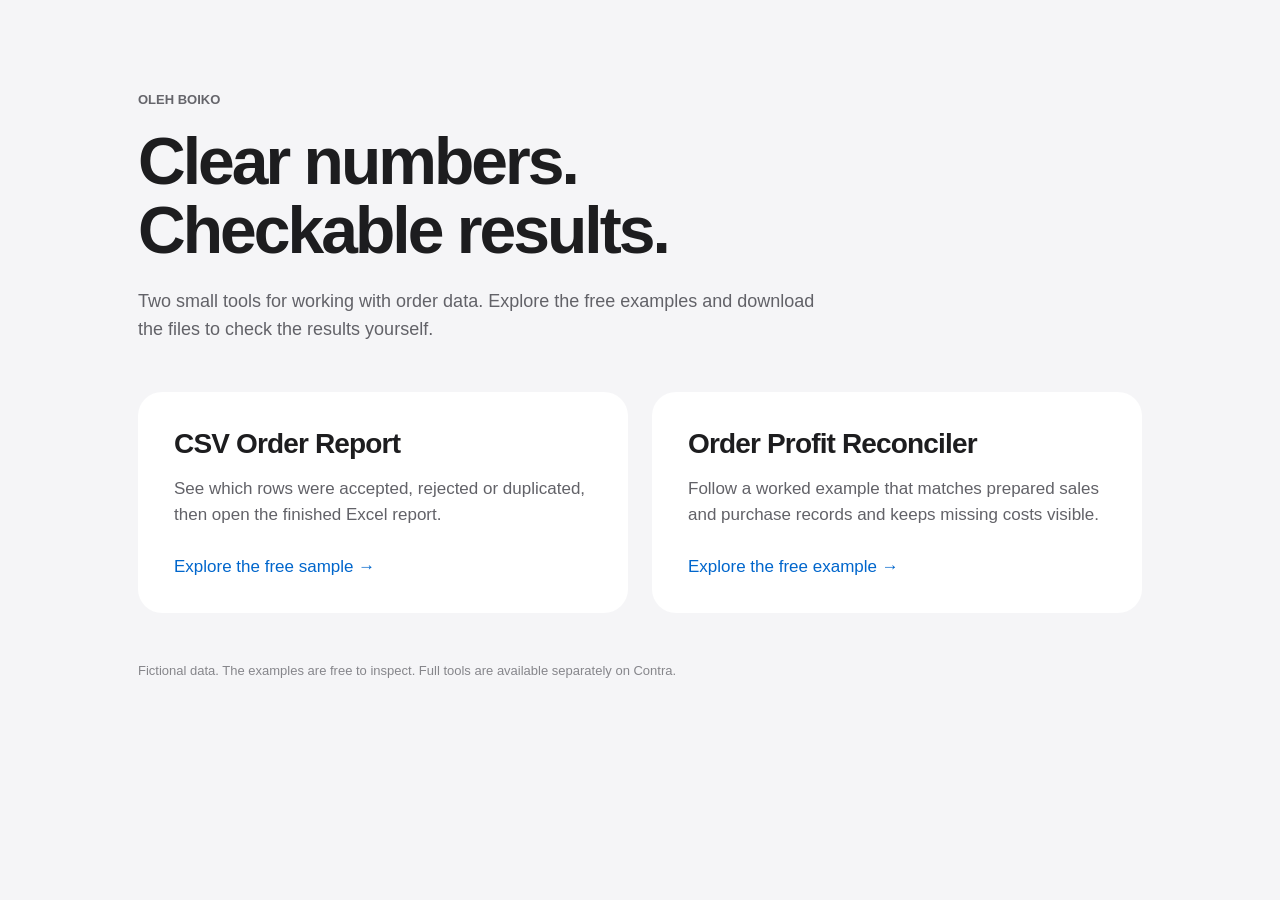
==== index.html @ ca4c9777 "Publish free order-report and profit-reconciliation examples" ====
<!doctype html>
<html lang="en">
<head>
  <meta charset="utf-8">
  <meta name="viewport" content="width=device-width,initial-scale=1">
  <meta name="description" content="Free, downloadable examples of order reporting and profit reconciliation by Oleh Boiko.">
  <title>Order tools · Oleh Boiko</title>
  <style>
    *{box-sizing:border-box}body{margin:0;color:#1d1d1f;background:#f5f5f7;font-family:Arial,Helvetica,sans-serif;-webkit-font-smoothing:antialiased}main{max-width:1060px;margin:auto;padding:92px 28px}header{max-width:700px;margin-bottom:48px}.eyebrow{font-size:13px;color:#65656b;font-weight:600;margin-bottom:20px}h1{font-size:clamp(40px,7vw,66px);letter-spacing:-.045em;line-height:1.04;margin:0 0 24px}p{color:#626268;font-size:18px;line-height:1.55;margin:0}.grid{display:grid;grid-template-columns:1fr 1fr;gap:24px}.card{background:white;border-radius:24px;padding:36px;display:flex;flex-direction:column;align-items:flex-start}.card h2{font-size:28px;letter-spacing:-.03em;margin:0 0 16px}.card p{font-size:17px;margin-bottom:28px}.card a{color:#0066cc;text-decoration:none;font-size:17px;margin-top:auto}.card a:hover{text-decoration:underline}footer{font-size:13px;color:#86868b;margin-top:48px;line-height:1.6}@media(max-width:660px){main{padding:64px 22px}.grid{grid-template-columns:1fr}.card{padding:28px}}
  </style>
</head>
<body><main>
  <header><div class="eyebrow">OLEH BOIKO</div><h1>Clear numbers.<br>Checkable results.</h1><p>Two small tools for working with order data. Explore the free examples and download the files to check the results yourself.</p></header>
  <section class="grid" aria-label="Free examples">
    <article class="card"><h2>CSV Order Report</h2><p>See which rows were accepted, rejected or duplicated, then open the finished Excel report.</p><a href="csv-order-report/">Explore the free sample &rarr;</a></article>
    <article class="card"><h2>Order Profit Reconciler</h2><p>Follow a worked example that matches prepared sales and purchase records and keeps missing costs visible.</p><a href="order-profit/">Explore the free example &rarr;</a></article>
  </section>
  <footer>Fictional data. The examples are free to inspect. Full tools are available separately on Contra.</footer>
</main></body>
</html>
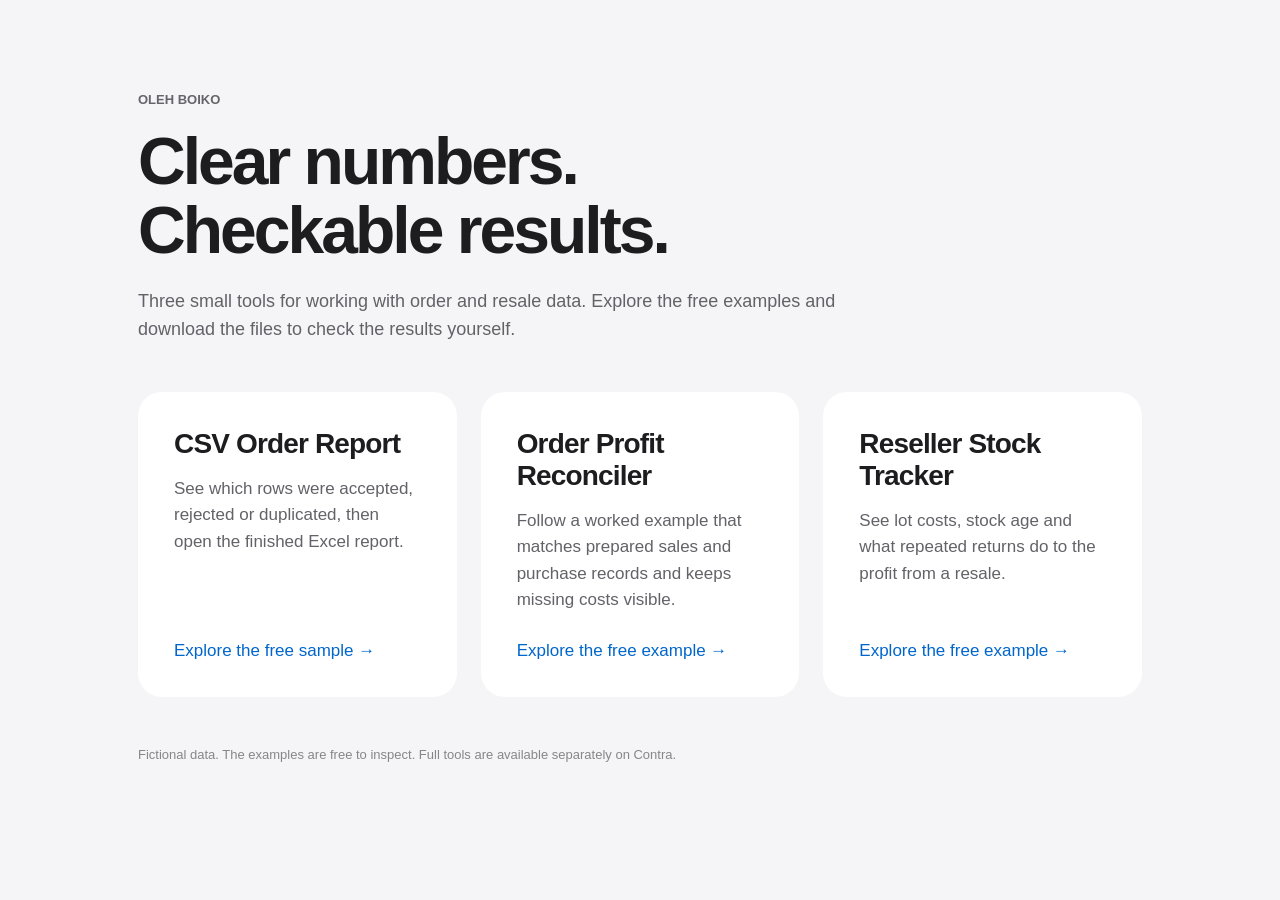
==== commit f14a8d1c: "Add free reseller stock and returns example" ====
--- a/index.html
+++ b/index.html
@@ -3,17 +3,18 @@
 <head>
   <meta charset="utf-8">
   <meta name="viewport" content="width=device-width,initial-scale=1">
-  <meta name="description" content="Free, downloadable examples of order reporting and profit reconciliation by Oleh Boiko.">
+  <meta name="description" content="Free, downloadable examples of order reporting, profit reconciliation and resale stock tracking by Oleh Boiko.">
   <title>Order tools · Oleh Boiko</title>
   <style>
-    *{box-sizing:border-box}body{margin:0;color:#1d1d1f;background:#f5f5f7;font-family:Arial,Helvetica,sans-serif;-webkit-font-smoothing:antialiased}main{max-width:1060px;margin:auto;padding:92px 28px}header{max-width:700px;margin-bottom:48px}.eyebrow{font-size:13px;color:#65656b;font-weight:600;margin-bottom:20px}h1{font-size:clamp(40px,7vw,66px);letter-spacing:-.045em;line-height:1.04;margin:0 0 24px}p{color:#626268;font-size:18px;line-height:1.55;margin:0}.grid{display:grid;grid-template-columns:1fr 1fr;gap:24px}.card{background:white;border-radius:24px;padding:36px;display:flex;flex-direction:column;align-items:flex-start}.card h2{font-size:28px;letter-spacing:-.03em;margin:0 0 16px}.card p{font-size:17px;margin-bottom:28px}.card a{color:#0066cc;text-decoration:none;font-size:17px;margin-top:auto}.card a:hover{text-decoration:underline}footer{font-size:13px;color:#86868b;margin-top:48px;line-height:1.6}@media(max-width:660px){main{padding:64px 22px}.grid{grid-template-columns:1fr}.card{padding:28px}}
+    *{box-sizing:border-box}body{margin:0;color:#1d1d1f;background:#f5f5f7;font-family:Arial,Helvetica,sans-serif;-webkit-font-smoothing:antialiased}main{max-width:1060px;margin:auto;padding:92px 28px}header{max-width:700px;margin-bottom:48px}.eyebrow{font-size:13px;color:#65656b;font-weight:600;margin-bottom:20px}h1{font-size:clamp(40px,7vw,66px);letter-spacing:-.045em;line-height:1.04;margin:0 0 24px}p{color:#626268;font-size:18px;line-height:1.55;margin:0}.grid{display:grid;grid-template-columns:repeat(auto-fit,minmax(260px,1fr));gap:24px}.card{background:white;border-radius:24px;padding:36px;display:flex;flex-direction:column;align-items:flex-start}.card h2{font-size:28px;letter-spacing:-.03em;margin:0 0 16px}.card p{font-size:17px;margin-bottom:28px}.card a{color:#0066cc;text-decoration:none;font-size:17px;margin-top:auto}.card a:hover{text-decoration:underline}footer{font-size:13px;color:#86868b;margin-top:48px;line-height:1.6}@media(max-width:660px){main{padding:64px 22px}.grid{grid-template-columns:1fr}.card{padding:28px}}
   </style>
 </head>
 <body><main>
-  <header><div class="eyebrow">OLEH BOIKO</div><h1>Clear numbers.<br>Checkable results.</h1><p>Two small tools for working with order data. Explore the free examples and download the files to check the results yourself.</p></header>
+  <header><div class="eyebrow">OLEH BOIKO</div><h1>Clear numbers.<br>Checkable results.</h1><p>Three small tools for working with order and resale data. Explore the free examples and download the files to check the results yourself.</p></header>
   <section class="grid" aria-label="Free examples">
     <article class="card"><h2>CSV Order Report</h2><p>See which rows were accepted, rejected or duplicated, then open the finished Excel report.</p><a href="csv-order-report/">Explore the free sample &rarr;</a></article>
     <article class="card"><h2>Order Profit Reconciler</h2><p>Follow a worked example that matches prepared sales and purchase records and keeps missing costs visible.</p><a href="order-profit/">Explore the free example &rarr;</a></article>
+    <article class="card"><h2>Reseller Stock Tracker</h2><p>See lot costs, stock age and what repeated returns do to the profit from a resale.</p><a href="reseller-stock-tracker/">Explore the free example &rarr;</a></article>
   </section>
   <footer>Fictional data. The examples are free to inspect. Full tools are available separately on Contra.</footer>
 </main></body>
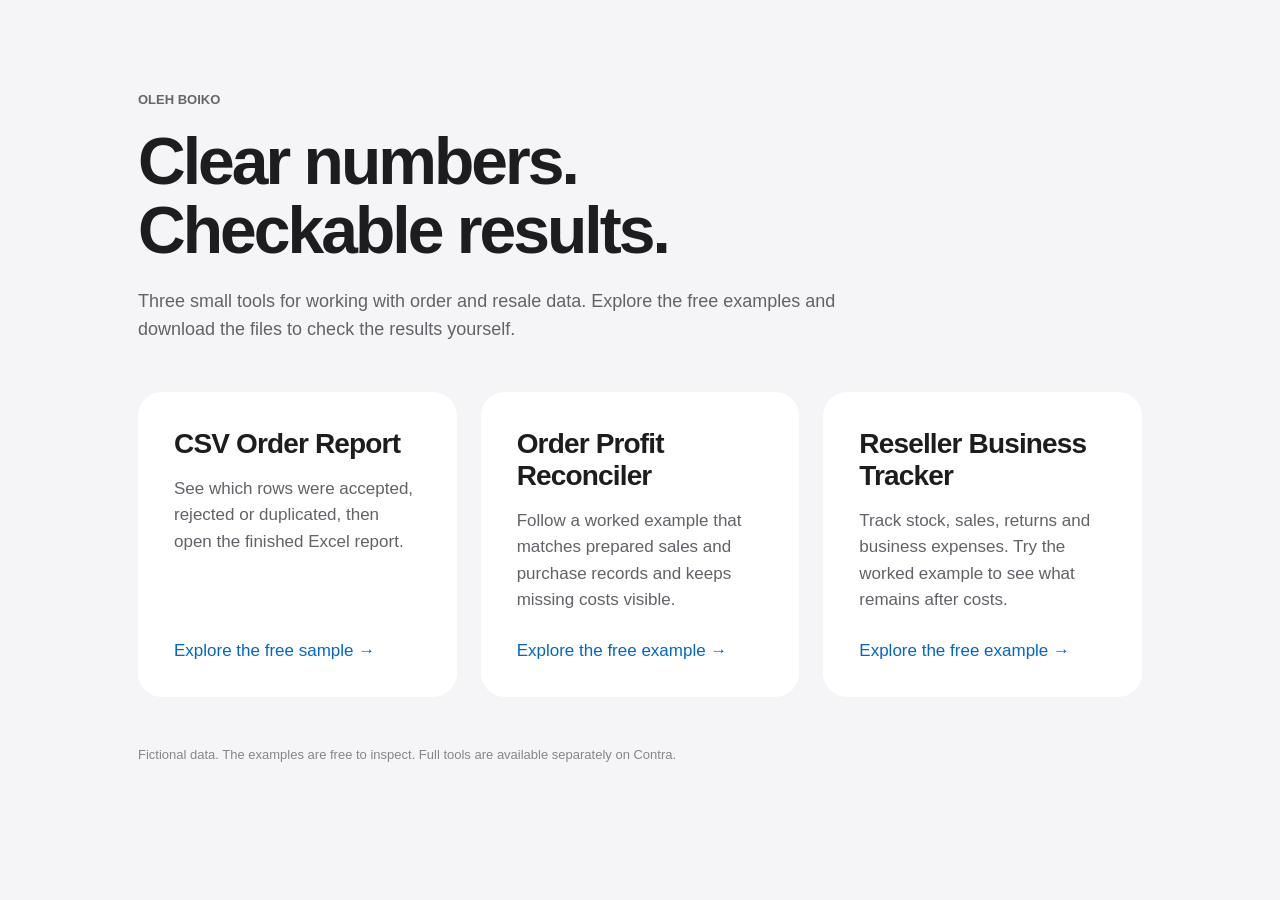
==== commit c51e2361: "Add interactive reseller business example with expenses and profit breakdown" ====
--- a/index.html
+++ b/index.html
@@ -14,7 +14,7 @@
   <section class="grid" aria-label="Free examples">
     <article class="card"><h2>CSV Order Report</h2><p>See which rows were accepted, rejected or duplicated, then open the finished Excel report.</p><a href="csv-order-report/">Explore the free sample &rarr;</a></article>
     <article class="card"><h2>Order Profit Reconciler</h2><p>Follow a worked example that matches prepared sales and purchase records and keeps missing costs visible.</p><a href="order-profit/">Explore the free example &rarr;</a></article>
-    <article class="card"><h2>Reseller Stock Tracker</h2><p>See lot costs, stock age and what repeated returns do to the profit from a resale.</p><a href="reseller-stock-tracker/">Explore the free example &rarr;</a></article>
+    <article class="card"><h2>Reseller Business Tracker</h2><p>Track stock, sales, returns and business expenses. Try the worked example to see what remains after costs.</p><a href="reseller-business-tracker/">Explore the free example &rarr;</a></article>
   </section>
   <footer>Fictional data. The examples are free to inspect. Full tools are available separately on Contra.</footer>
 </main></body>
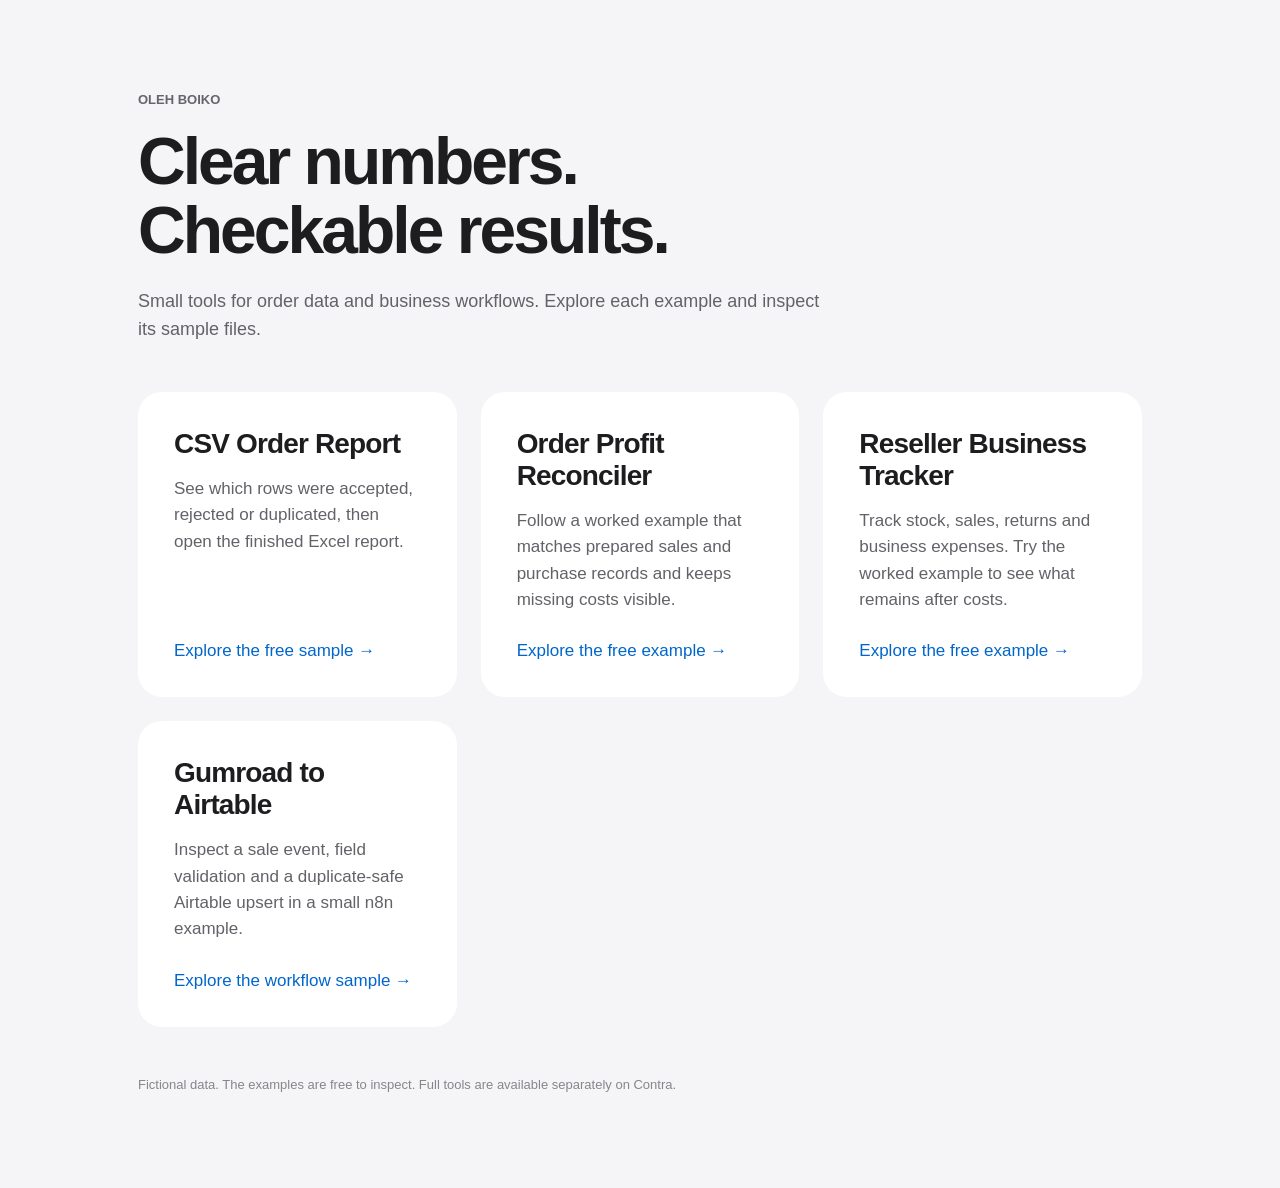
==== commit f0a48487: "Add Gumroad Airtable sample to portfolio" ====
--- a/index.html
+++ b/index.html
@@ -3,18 +3,19 @@
 <head>
   <meta charset="utf-8">
   <meta name="viewport" content="width=device-width,initial-scale=1">
-  <meta name="description" content="Free, downloadable examples of order reporting, profit reconciliation and resale stock tracking by Oleh Boiko.">
+  <meta name="description" content="Free, downloadable examples of order reporting, profit reconciliation, resale tracking and workflow automation by Oleh Boiko.">
   <title>Order tools · Oleh Boiko</title>
   <style>
-    *{box-sizing:border-box}body{margin:0;color:#1d1d1f;background:#f5f5f7;font-family:Arial,Helvetica,sans-serif;-webkit-font-smoothing:antialiased}main{max-width:1060px;margin:auto;padding:92px 28px}header{max-width:700px;margin-bottom:48px}.eyebrow{font-size:13px;color:#65656b;font-weight:600;margin-bottom:20px}h1{font-size:clamp(40px,7vw,66px);letter-spacing:-.045em;line-height:1.04;margin:0 0 24px}p{color:#626268;font-size:18px;line-height:1.55;margin:0}.grid{display:grid;grid-template-columns:repeat(auto-fit,minmax(260px,1fr));gap:24px}.card{background:white;border-radius:24px;padding:36px;display:flex;flex-direction:column;align-items:flex-start}.card h2{font-size:28px;letter-spacing:-.03em;margin:0 0 16px}.card p{font-size:17px;margin-bottom:28px}.card a{color:#0066cc;text-decoration:none;font-size:17px;margin-top:auto}.card a:hover{text-decoration:underline}footer{font-size:13px;color:#86868b;margin-top:48px;line-height:1.6}@media(max-width:660px){main{padding:64px 22px}.grid{grid-template-columns:1fr}.card{padding:28px}}
+    *{box-sizing:border-box}body{margin:0;color:#1d1d1f;background:#f5f5f7;font-family:Arial,Helvetica,sans-serif;-webkit-font-smoothing:antialiased}main{max-width:1060px;margin:auto;padding:92px 28px}header{max-width:700px;margin-bottom:48px}.eyebrow{font-size:13px;color:#65656b;font-weight:600;margin-bottom:20px}h1{font-size:clamp(40px,7vw,66px);letter-spacing:-.045em;line-height:1.04;margin:0 0 24px}p{color:#626268;font-size:18px;line-height:1.55;margin:0}.grid{display:grid;grid-template-columns:repeat(auto-fit,minmax(240px,1fr));gap:24px}.card{background:white;border-radius:24px;padding:36px;display:flex;flex-direction:column;align-items:flex-start}.card h2{font-size:28px;letter-spacing:-.03em;margin:0 0 16px}.card p{font-size:17px;margin-bottom:28px}.card a{color:#0066cc;text-decoration:none;font-size:17px;margin-top:auto}.card a:hover{text-decoration:underline}footer{font-size:13px;color:#86868b;margin-top:48px;line-height:1.6}@media(max-width:660px){main{padding:64px 22px}.grid{grid-template-columns:1fr}.card{padding:28px}}
   </style>
 </head>
 <body><main>
-  <header><div class="eyebrow">OLEH BOIKO</div><h1>Clear numbers.<br>Checkable results.</h1><p>Three small tools for working with order and resale data. Explore the free examples and download the files to check the results yourself.</p></header>
+  <header><div class="eyebrow">OLEH BOIKO</div><h1>Clear numbers.<br>Checkable results.</h1><p>Small tools for order data and business workflows. Explore each example and inspect its sample files.</p></header>
   <section class="grid" aria-label="Free examples">
     <article class="card"><h2>CSV Order Report</h2><p>See which rows were accepted, rejected or duplicated, then open the finished Excel report.</p><a href="csv-order-report/">Explore the free sample &rarr;</a></article>
     <article class="card"><h2>Order Profit Reconciler</h2><p>Follow a worked example that matches prepared sales and purchase records and keeps missing costs visible.</p><a href="order-profit/">Explore the free example &rarr;</a></article>
     <article class="card"><h2>Reseller Business Tracker</h2><p>Track stock, sales, returns and business expenses. Try the worked example to see what remains after costs.</p><a href="reseller-business-tracker/">Explore the free example &rarr;</a></article>
+    <article class="card"><h2>Gumroad to Airtable</h2><p>Inspect a sale event, field validation and a duplicate-safe Airtable upsert in a small n8n example.</p><a href="gumroad-airtable/">Explore the workflow sample &rarr;</a></article>
   </section>
   <footer>Fictional data. The examples are free to inspect. Full tools are available separately on Contra.</footer>
 </main></body>
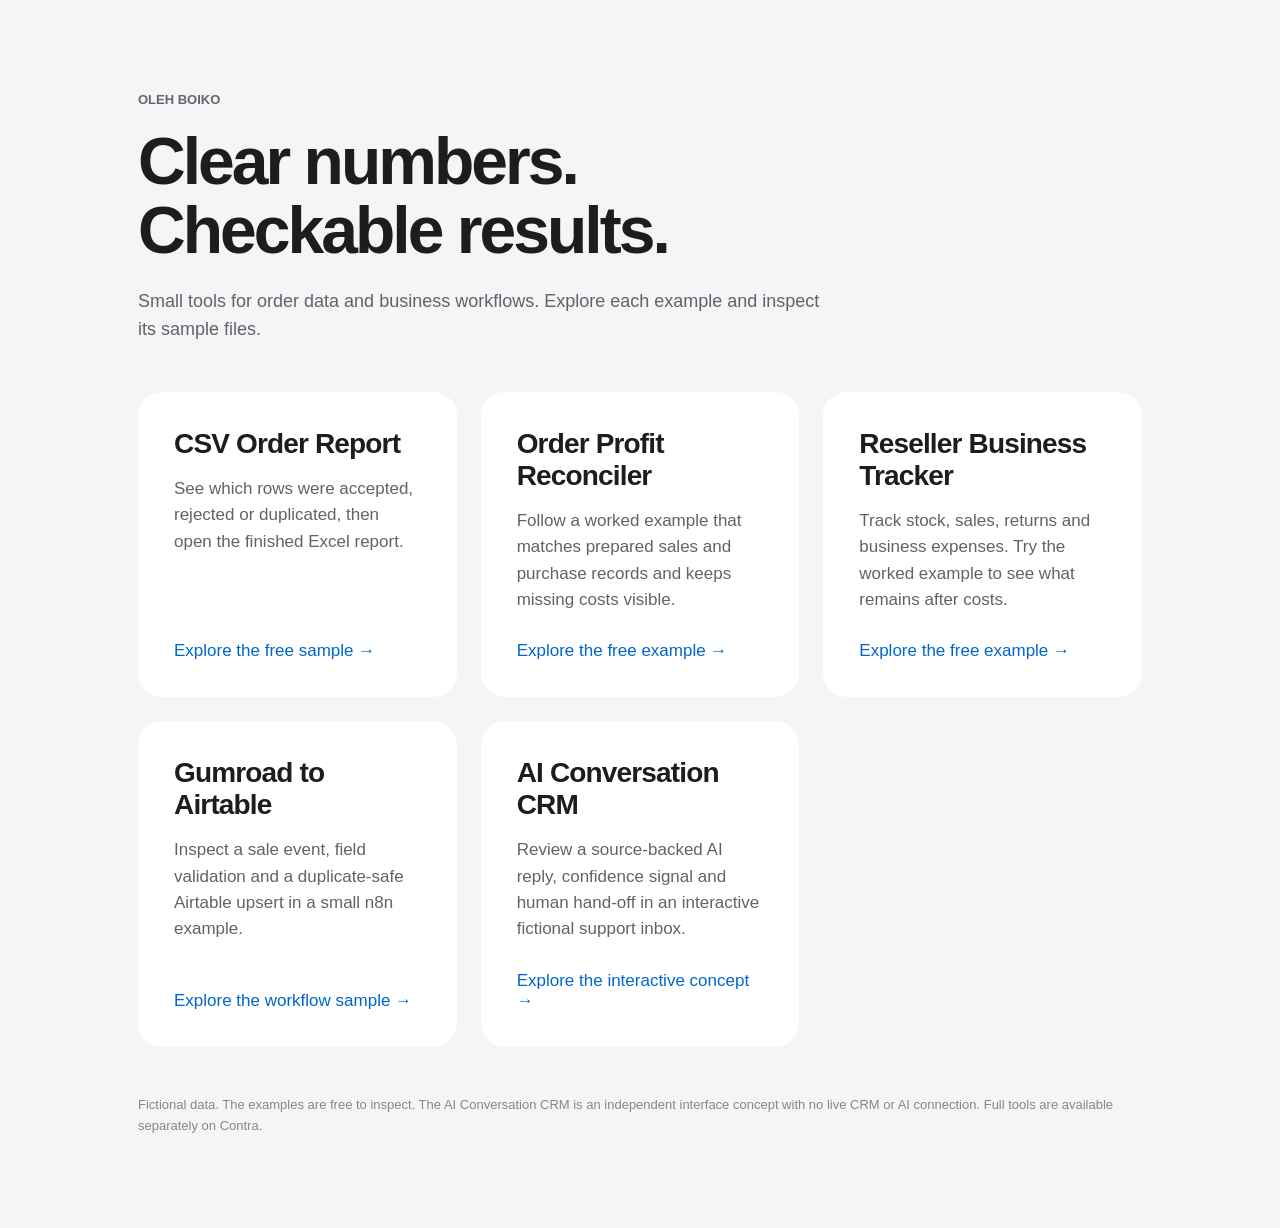
==== commit 48af0a8d: "Add AI conversation CRM sample to portfolio" ====
--- a/index.html
+++ b/index.html
@@ -16,7 +16,8 @@
     <article class="card"><h2>Order Profit Reconciler</h2><p>Follow a worked example that matches prepared sales and purchase records and keeps missing costs visible.</p><a href="order-profit/">Explore the free example &rarr;</a></article>
     <article class="card"><h2>Reseller Business Tracker</h2><p>Track stock, sales, returns and business expenses. Try the worked example to see what remains after costs.</p><a href="reseller-business-tracker/">Explore the free example &rarr;</a></article>
     <article class="card"><h2>Gumroad to Airtable</h2><p>Inspect a sale event, field validation and a duplicate-safe Airtable upsert in a small n8n example.</p><a href="gumroad-airtable/">Explore the workflow sample &rarr;</a></article>
+    <article class="card"><h2>AI Conversation CRM</h2><p>Review a source-backed AI reply, confidence signal and human hand-off in an interactive fictional support inbox.</p><a href="ai-conversation-crm/">Explore the interactive concept &rarr;</a></article>
   </section>
-  <footer>Fictional data. The examples are free to inspect. Full tools are available separately on Contra.</footer>
+  <footer>Fictional data. The examples are free to inspect. The AI Conversation CRM is an independent interface concept with no live CRM or AI connection. Full tools are available separately on Contra.</footer>
 </main></body>
 </html>
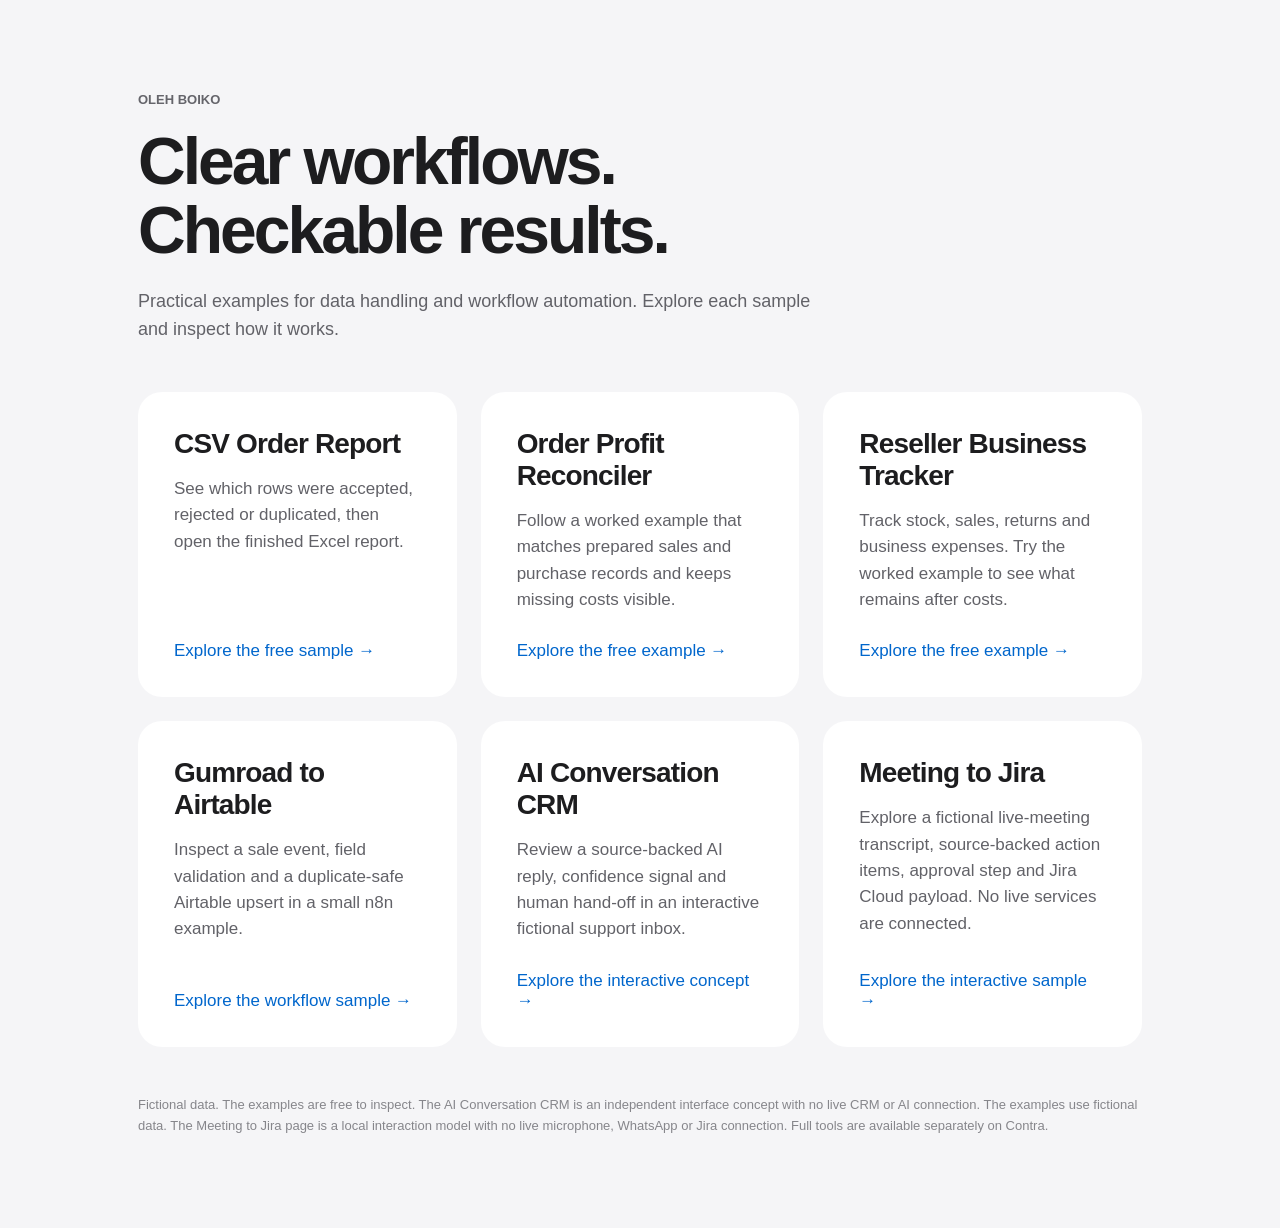
==== commit 1550e515: "Add Jira meeting assistant sample to automation portfolio" ====
--- a/index.html
+++ b/index.html
@@ -4,20 +4,21 @@
   <meta charset="utf-8">
   <meta name="viewport" content="width=device-width,initial-scale=1">
   <meta name="description" content="Free, downloadable examples of order reporting, profit reconciliation, resale tracking and workflow automation by Oleh Boiko.">
-  <title>Order tools · Oleh Boiko</title>
+  <title>Automation examples · Oleh Boiko</title>
   <style>
     *{box-sizing:border-box}body{margin:0;color:#1d1d1f;background:#f5f5f7;font-family:Arial,Helvetica,sans-serif;-webkit-font-smoothing:antialiased}main{max-width:1060px;margin:auto;padding:92px 28px}header{max-width:700px;margin-bottom:48px}.eyebrow{font-size:13px;color:#65656b;font-weight:600;margin-bottom:20px}h1{font-size:clamp(40px,7vw,66px);letter-spacing:-.045em;line-height:1.04;margin:0 0 24px}p{color:#626268;font-size:18px;line-height:1.55;margin:0}.grid{display:grid;grid-template-columns:repeat(auto-fit,minmax(240px,1fr));gap:24px}.card{background:white;border-radius:24px;padding:36px;display:flex;flex-direction:column;align-items:flex-start}.card h2{font-size:28px;letter-spacing:-.03em;margin:0 0 16px}.card p{font-size:17px;margin-bottom:28px}.card a{color:#0066cc;text-decoration:none;font-size:17px;margin-top:auto}.card a:hover{text-decoration:underline}footer{font-size:13px;color:#86868b;margin-top:48px;line-height:1.6}@media(max-width:660px){main{padding:64px 22px}.grid{grid-template-columns:1fr}.card{padding:28px}}
   </style>
 </head>
 <body><main>
-  <header><div class="eyebrow">OLEH BOIKO</div><h1>Clear numbers.<br>Checkable results.</h1><p>Small tools for order data and business workflows. Explore each example and inspect its sample files.</p></header>
+  <header><div class="eyebrow">OLEH BOIKO</div><h1>Clear workflows.<br>Checkable results.</h1><p>Practical examples for data handling and workflow automation. Explore each sample and inspect how it works.</p></header>
   <section class="grid" aria-label="Free examples">
     <article class="card"><h2>CSV Order Report</h2><p>See which rows were accepted, rejected or duplicated, then open the finished Excel report.</p><a href="csv-order-report/">Explore the free sample &rarr;</a></article>
     <article class="card"><h2>Order Profit Reconciler</h2><p>Follow a worked example that matches prepared sales and purchase records and keeps missing costs visible.</p><a href="order-profit/">Explore the free example &rarr;</a></article>
     <article class="card"><h2>Reseller Business Tracker</h2><p>Track stock, sales, returns and business expenses. Try the worked example to see what remains after costs.</p><a href="reseller-business-tracker/">Explore the free example &rarr;</a></article>
     <article class="card"><h2>Gumroad to Airtable</h2><p>Inspect a sale event, field validation and a duplicate-safe Airtable upsert in a small n8n example.</p><a href="gumroad-airtable/">Explore the workflow sample &rarr;</a></article>
     <article class="card"><h2>AI Conversation CRM</h2><p>Review a source-backed AI reply, confidence signal and human hand-off in an interactive fictional support inbox.</p><a href="ai-conversation-crm/">Explore the interactive concept &rarr;</a></article>
+    <article class="card"><h2>Meeting to Jira</h2><p>Explore a fictional live-meeting transcript, source-backed action items, approval step and Jira Cloud payload. No live services are connected.</p><a href="jira-meeting-assistant/">Explore the interactive sample &rarr;</a></article>
   </section>
-  <footer>Fictional data. The examples are free to inspect. The AI Conversation CRM is an independent interface concept with no live CRM or AI connection. Full tools are available separately on Contra.</footer>
+  <footer>Fictional data. The examples are free to inspect. The AI Conversation CRM is an independent interface concept with no live CRM or AI connection. The examples use fictional data. The Meeting to Jira page is a local interaction model with no live microphone, WhatsApp or Jira connection. Full tools are available separately on Contra.</footer>
 </main></body>
 </html>
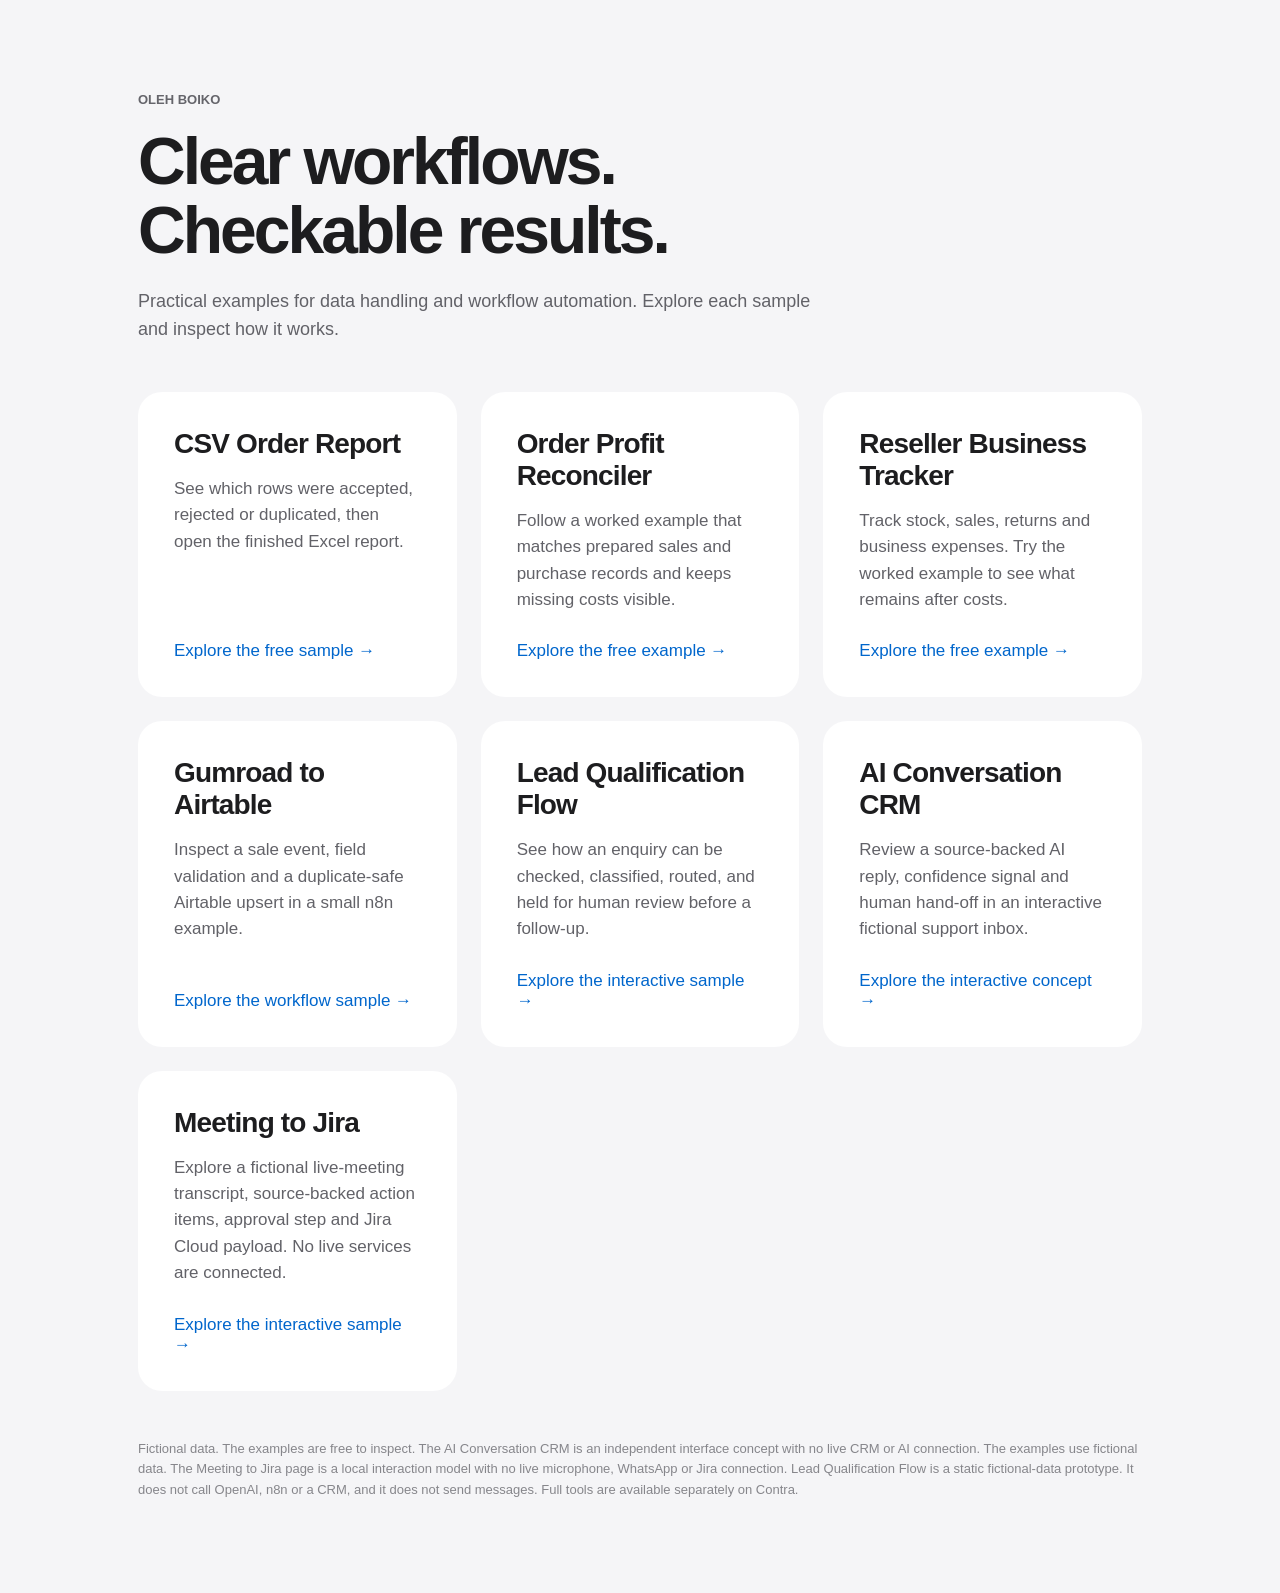
==== commit 910da059: "Add lead qualification portfolio sample" ====
--- a/index.html
+++ b/index.html
@@ -3,7 +3,7 @@
 <head>
   <meta charset="utf-8">
   <meta name="viewport" content="width=device-width,initial-scale=1">
-  <meta name="description" content="Free, downloadable examples of order reporting, profit reconciliation, resale tracking and workflow automation by Oleh Boiko.">
+  <meta name="description" content="Free, downloadable examples of data handling, lead qualification and workflow automation by Oleh Boiko.">
   <title>Automation examples · Oleh Boiko</title>
   <style>
     *{box-sizing:border-box}body{margin:0;color:#1d1d1f;background:#f5f5f7;font-family:Arial,Helvetica,sans-serif;-webkit-font-smoothing:antialiased}main{max-width:1060px;margin:auto;padding:92px 28px}header{max-width:700px;margin-bottom:48px}.eyebrow{font-size:13px;color:#65656b;font-weight:600;margin-bottom:20px}h1{font-size:clamp(40px,7vw,66px);letter-spacing:-.045em;line-height:1.04;margin:0 0 24px}p{color:#626268;font-size:18px;line-height:1.55;margin:0}.grid{display:grid;grid-template-columns:repeat(auto-fit,minmax(240px,1fr));gap:24px}.card{background:white;border-radius:24px;padding:36px;display:flex;flex-direction:column;align-items:flex-start}.card h2{font-size:28px;letter-spacing:-.03em;margin:0 0 16px}.card p{font-size:17px;margin-bottom:28px}.card a{color:#0066cc;text-decoration:none;font-size:17px;margin-top:auto}.card a:hover{text-decoration:underline}footer{font-size:13px;color:#86868b;margin-top:48px;line-height:1.6}@media(max-width:660px){main{padding:64px 22px}.grid{grid-template-columns:1fr}.card{padding:28px}}
@@ -16,9 +16,10 @@
     <article class="card"><h2>Order Profit Reconciler</h2><p>Follow a worked example that matches prepared sales and purchase records and keeps missing costs visible.</p><a href="order-profit/">Explore the free example &rarr;</a></article>
     <article class="card"><h2>Reseller Business Tracker</h2><p>Track stock, sales, returns and business expenses. Try the worked example to see what remains after costs.</p><a href="reseller-business-tracker/">Explore the free example &rarr;</a></article>
     <article class="card"><h2>Gumroad to Airtable</h2><p>Inspect a sale event, field validation and a duplicate-safe Airtable upsert in a small n8n example.</p><a href="gumroad-airtable/">Explore the workflow sample &rarr;</a></article>
+    <article class="card"><h2>Lead Qualification Flow</h2><p>See how an enquiry can be checked, classified, routed, and held for human review before a follow-up.</p><a href="lead-qualification/">Explore the interactive sample &rarr;</a></article>
     <article class="card"><h2>AI Conversation CRM</h2><p>Review a source-backed AI reply, confidence signal and human hand-off in an interactive fictional support inbox.</p><a href="ai-conversation-crm/">Explore the interactive concept &rarr;</a></article>
     <article class="card"><h2>Meeting to Jira</h2><p>Explore a fictional live-meeting transcript, source-backed action items, approval step and Jira Cloud payload. No live services are connected.</p><a href="jira-meeting-assistant/">Explore the interactive sample &rarr;</a></article>
   </section>
-  <footer>Fictional data. The examples are free to inspect. The AI Conversation CRM is an independent interface concept with no live CRM or AI connection. The examples use fictional data. The Meeting to Jira page is a local interaction model with no live microphone, WhatsApp or Jira connection. Full tools are available separately on Contra.</footer>
+  <footer>Fictional data. The examples are free to inspect. The AI Conversation CRM is an independent interface concept with no live CRM or AI connection. The examples use fictional data. The Meeting to Jira page is a local interaction model with no live microphone, WhatsApp or Jira connection. Lead Qualification Flow is a static fictional-data prototype. It does not call OpenAI, n8n or a CRM, and it does not send messages. Full tools are available separately on Contra.</footer>
 </main></body>
 </html>
